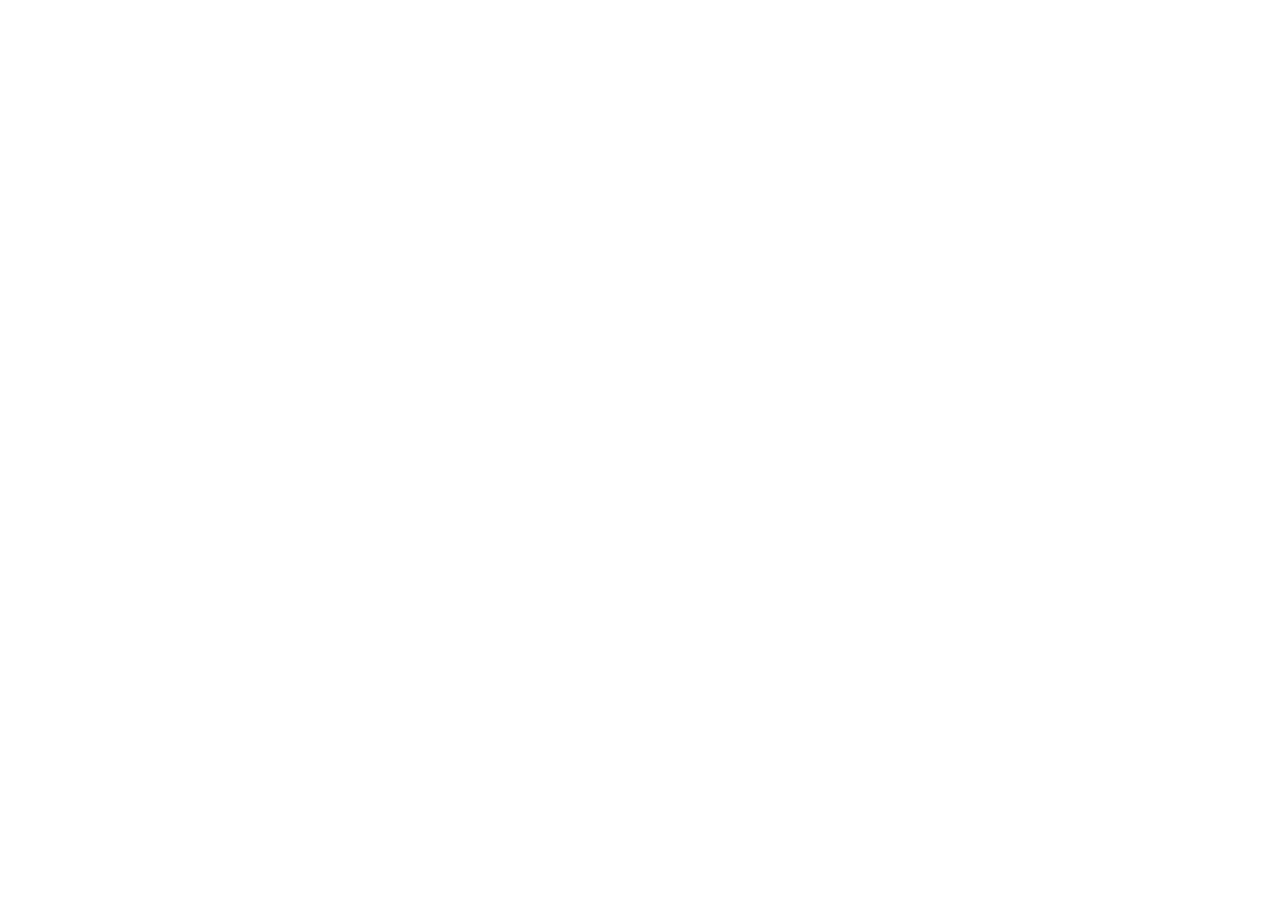
==== index.html @ 88f19c35 "Create files" ====
<!DOCTYPE html>
<html lang="ru">
<head>
    <meta charset="UTF-8">
    <meta name="viewport" content="width=device-width, initial-scale=1.0">
    <title>Sitee</title>
</head>
<body>
    
</body>
</html>
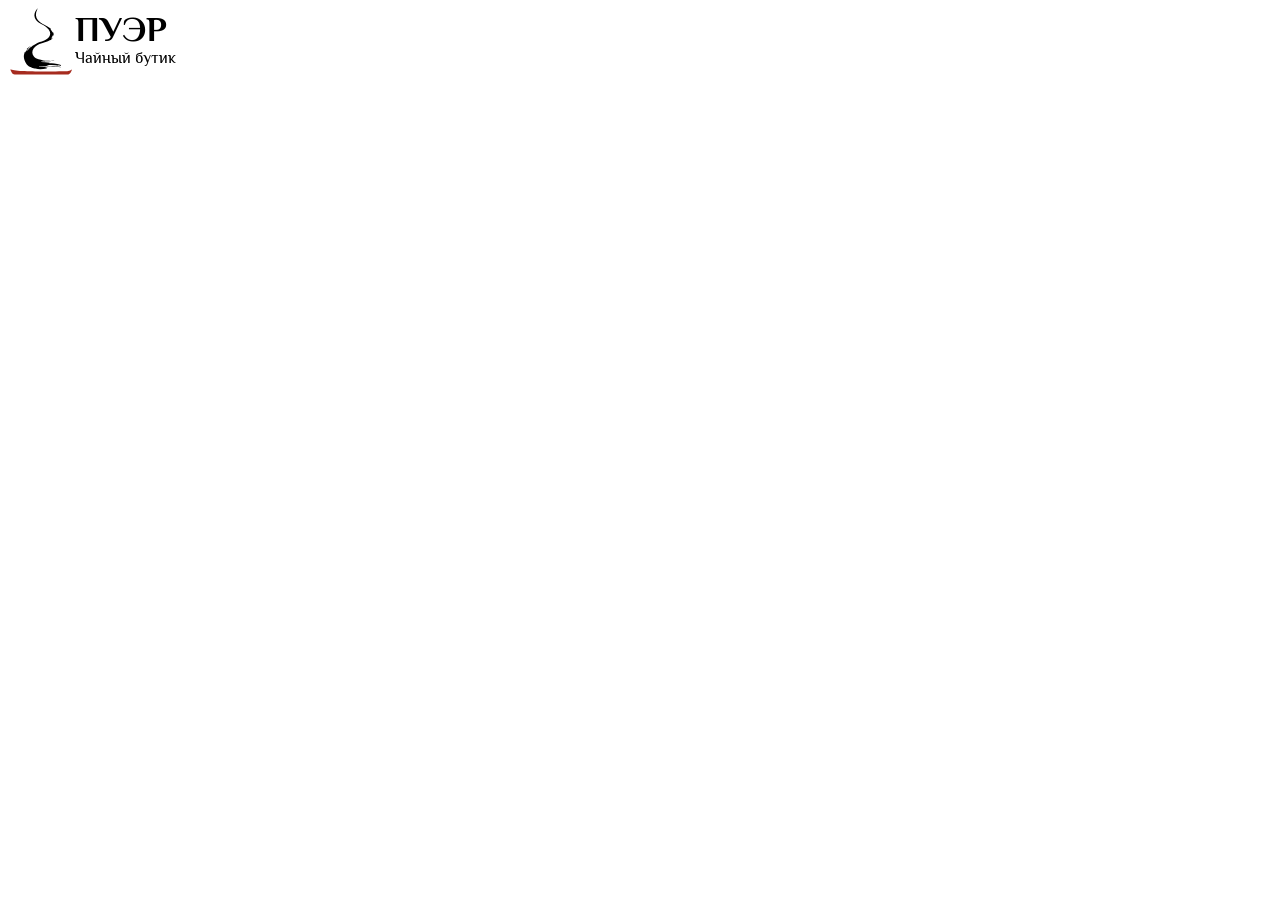
==== commit 9d6eb2d5: "add logo & favicone" ====
--- a/index.html
+++ b/index.html
@@ -3,9 +3,18 @@
 <head>
     <meta charset="UTF-8">
     <meta name="viewport" content="width=device-width, initial-scale=1.0">
+    <link rel="shortcut icon" href="./images/favicone.svg" type="image/x-icon">
+    <link rel="stylesheet" href="style.css">
     <title>Sitee</title>
 </head>
 <body>
-    
+    <header>
+        <div class="logo">
+            <img src="./images/favicone.svg" alt="logo">
+            <div class="text-puer"><p><span>ПУЭР</span></p>
+                <p>Чайный бутик</p>
+            </div>
+        </div>
+    </header>
 </body>
 </html>
--- a/style.css
+++ b/style.css
@@ -0,0 +1,29 @@
+*{
+    scroll-behavior: smooth;
+    font-family: "El Messiri",sans-serif;
+}
+
+@font-face {
+    font-family: El Messiri;
+    src: url(./fonts/ElMessiri.ttf);
+}
+
+.logo{
+    display: flex;
+    align-items: center;
+}
+.logo p span{
+    font-size: 36px;
+    font-weight: 900;
+    line-height: 1;
+} 
+.logo p{
+    font-size: 16.2px;
+    margin: 0px;
+    line-height: 1;
+
+}
+.logo img{
+    width: 67px;
+    height: 67px;
+}
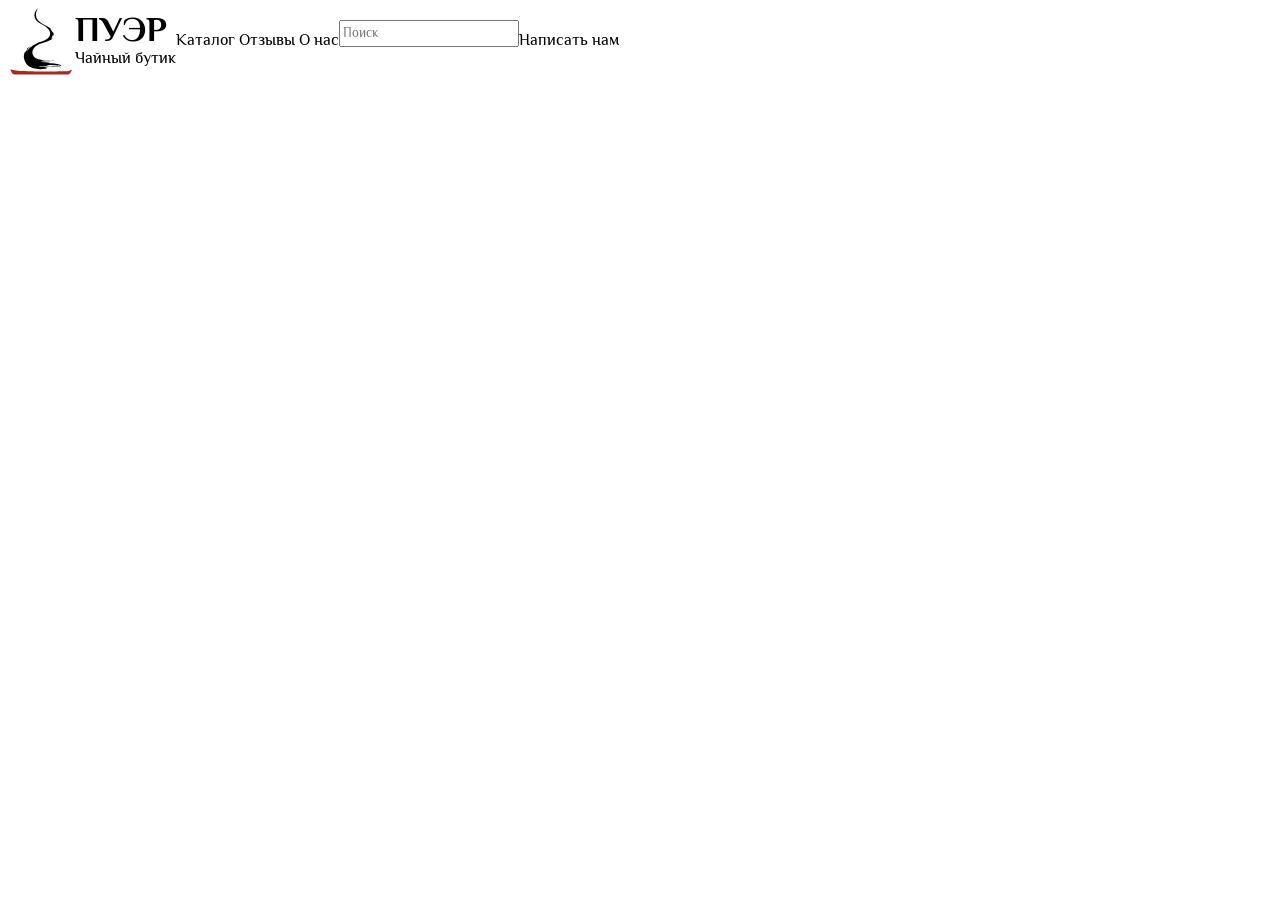
==== commit 7af21b11: "header finish" ====
--- a/index.html
+++ b/index.html
@@ -14,6 +14,19 @@
             <div class="text-puer"><p><span>ПУЭР</span></p>
                 <p>Чайный бутик</p>
             </div>
+
+            <nav>
+                <a href="">Каталог</a>
+                <a href="">Отзывы</a>
+                <a href="">О нас</a>
+            </nav>
+            
+            <form role="search">
+                <input id="q" type="search" placeholder="Поиск" autocomplete="off">
+                <ul id="results"></ul>
+            </form>
+
+            <a href="#">Написать нам</a>
         </div>
     </header>
 </body>
--- a/style.css
+++ b/style.css
@@ -1,6 +1,12 @@
 *{
     scroll-behavior: smooth;
     font-family: "El Messiri",sans-serif;
+    text-decoration: none;
+    box-sizing: border-box;
+}
+
+a{
+    color: black;
 }
 
 @font-face {
@@ -27,3 +33,5 @@
     width: 67px;
     height: 67px;
 }
+
+
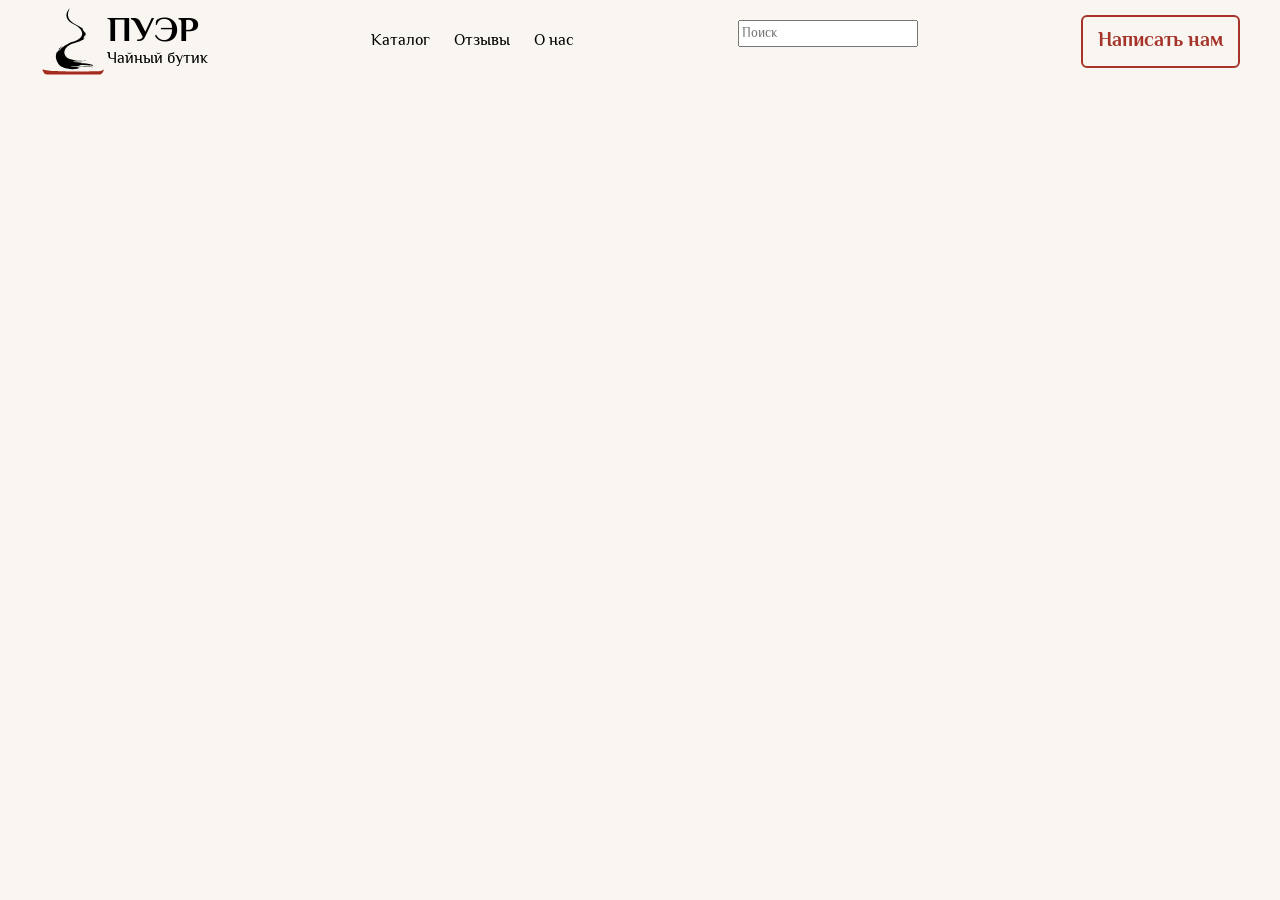
==== commit 04e9f633: "html header complete" ====
--- a/index.html
+++ b/index.html
@@ -1,5 +1,6 @@
 <!DOCTYPE html>
 <html lang="ru">
+
 <head>
     <meta charset="UTF-8">
     <meta name="viewport" content="width=device-width, initial-scale=1.0">
@@ -7,27 +8,32 @@
     <link rel="stylesheet" href="style.css">
     <title>Sitee</title>
 </head>
+
 <body>
-    <header>
-        <div class="logo">
-            <img src="./images/favicone.svg" alt="logo">
-            <div class="text-puer"><p><span>ПУЭР</span></p>
-                <p>Чайный бутик</p>
+    <header class="container">
+        <div class="head">
+            <div class="logo">
+                <img src="./images/favicone.svg" alt="logo">
+                <div class="text-puer">
+                    <p><span>ПУЭР</span></p>
+                    <p>Чайный бутик</p>
+                </div>
             </div>
-
             <nav>
                 <a href="">Каталог</a>
                 <a href="">Отзывы</a>
                 <a href="">О нас</a>
             </nav>
-            
+
             <form role="search">
                 <input id="q" type="search" placeholder="Поиск" autocomplete="off">
                 <ul id="results"></ul>
             </form>
 
-            <a href="#">Написать нам</a>
+            <a class="button" href="#">Написать нам</a>
         </div>
     </header>
+
 </body>
+
 </html>
--- a/style.css
+++ b/style.css
@@ -3,6 +3,22 @@
     font-family: "El Messiri",sans-serif;
     text-decoration: none;
     box-sizing: border-box;
+}
+body{
+background-color: #F9F6F2;
+}
+
+.container{
+    max-width: 1200px;
+    margin: 0 auto;
+}
+.button{
+    font-size: 20px;
+    font-weight:bolder;
+    color: #A6342B;
+    border: 2px solid #A6342B;
+    border-radius: 6px;
+    padding: 9px 15px;   
 }
 
 a{
@@ -12,6 +28,25 @@
 @font-face {
     font-family: El Messiri;
     src: url(./fonts/ElMessiri.ttf);
+}
+
+.head{
+    display: flex;
+    justify-content: space-between;
+    align-items: center;
+}
+.head .button{
+    font-size: 20px;
+    font-weight:bolder;
+    color: #A6342B;
+    border: 2px solid #A6342B;
+    border-radius: 6px;
+    padding: 9px 15px;   
+}
+
+.head nav{
+    display: flex;
+    gap: 24px;
 }
 
 .logo{
@@ -33,5 +68,3 @@
     width: 67px;
     height: 67px;
 }
-
-
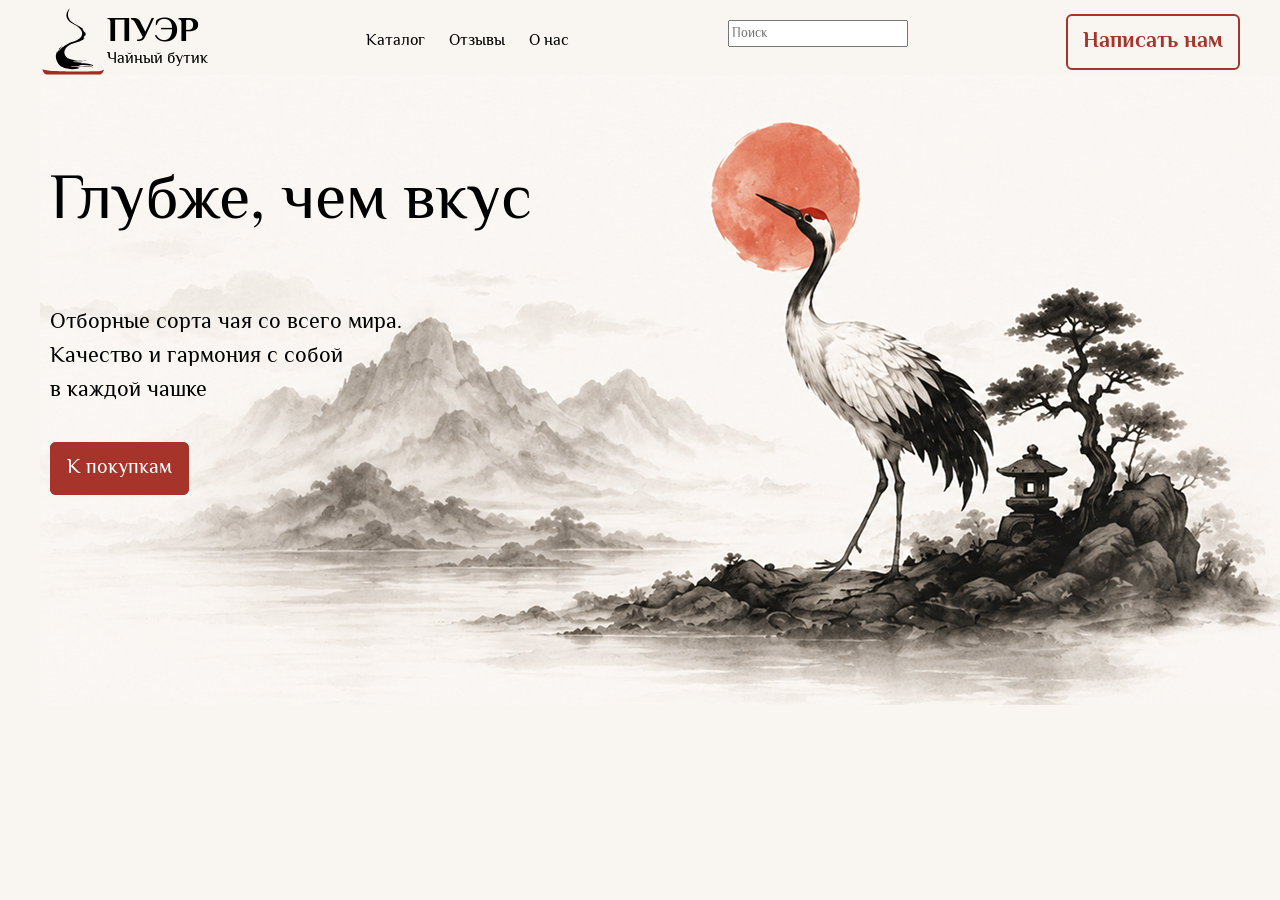
==== commit 6a253bdc: "info-section complete!!!" ====
--- a/index.html
+++ b/index.html
@@ -34,6 +34,14 @@
         </div>
     </header>
 
+    <section class="info container">
+        <div class="info-bacground">
+            <h1>Глубже, чем вкус</h1>
+
+            <p>Отборные сорта чая со всего мира. <br>Качество и гармония с собой<br>в каждой чашке</p>
+            <a class="button" href="">К покупкам</a>
+        </div>
+    </section>
 </body>
 
 </html>
--- a/style.css
+++ b/style.css
@@ -36,7 +36,7 @@
     align-items: center;
 }
 .head .button{
-    font-size: 20px;
+    font-size: 22px;
     font-weight:bolder;
     color: #A6342B;
     border: 2px solid #A6342B;
@@ -68,3 +68,24 @@
     width: 67px;
     height: 67px;
 }
+
+
+.info-bacground{
+    width: 1242px;
+    height: 630px;
+    background-image: url(./images/ingo-bacgrounf.jpg);
+    padding: 25px 10px;
+}
+.info-bacground h1{
+    font-size: 64px;
+    font-weight: 400;
+}
+.info-bacground p{
+    font-size: 22px;
+    margin-bottom: 45px;
+}
+.info-bacground a{ 
+    font-weight: 300;
+    color: white;
+    background-color: #A6342B;
+}
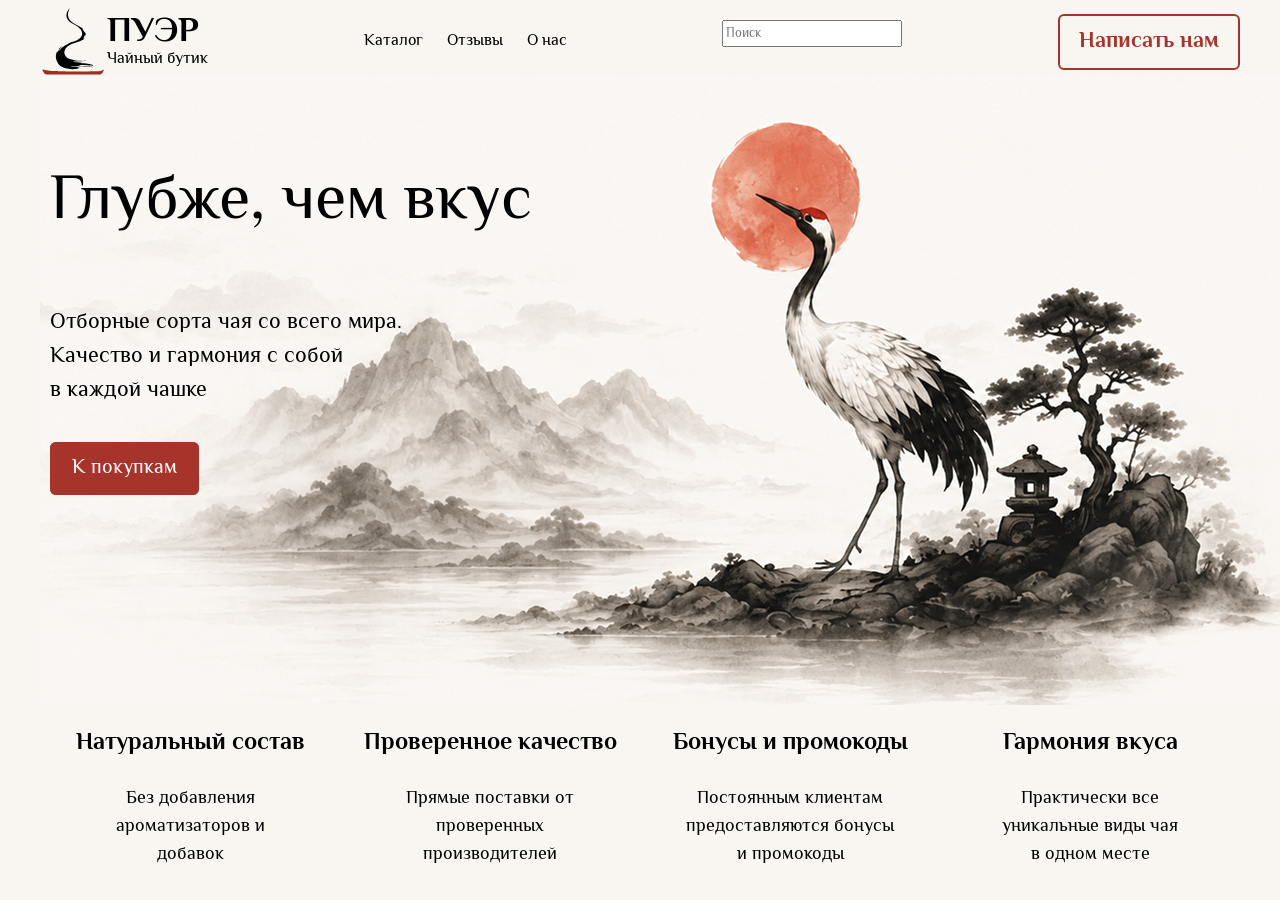
==== commit a45530c9: "new update" ====
--- a/index.html
+++ b/index.html
@@ -11,7 +11,7 @@
 
 <body>
     <header class="container">
-        <div class="head">
+        <div class="header">
             <div class="logo">
                 <img src="./images/favicone.svg" alt="logo">
                 <div class="text-puer">
@@ -42,6 +42,26 @@
             <a class="button" href="">К покупкам</a>
         </div>
     </section>
+    <section class="container">
+        <div class="advantages">
+            <div class="block">
+                <h2>Натуральный состав</h2>
+                <p>Без добавления ароматизаторов и добавок</p>
+            </div>
+            <div class="block">
+                <h2>Проверенное качество</h2>
+                <p>Прямые поставки от проверенных производителей</p>
+            </div>
+            <div class="block">
+                <h2>Бонусы и промокоды</h2>
+                <p>Постоянным клиентам предоставляются бонусы и промокоды</p>
+            </div>
+            <div class="block">
+                <h2>Гармония вкуса</h2>
+                <p>Практически все уникальные виды чая<br> в одном месте</p>
+            </div>
+        </div>
+    </section>
 </body>
 
 </html>
--- a/style.css
+++ b/style.css
@@ -6,6 +6,10 @@
 }
 body{
 background-color: #F9F6F2;
+}
+
+.montserrat{
+    font-family: "Montserrat", sans-serif;
 }
 
 .container{
@@ -18,33 +22,41 @@
     color: #A6342B;
     border: 2px solid #A6342B;
     border-radius: 6px;
-    padding: 9px 15px;   
+    padding: 9px 20px;   
 }
 
 a{
     color: black;
 }
 
+p{
+    letter-spacing: 5%;
+}
+
 @font-face {
     font-family: El Messiri;
     src: url(./fonts/ElMessiri.ttf);
 }
+@font-face {
+    font-family: Montserrat;
+    src: url(./fonts/Montserrat-VariableFont_wght.ttf);
+}
 
-.head{
+.header{
     display: flex;
     justify-content: space-between;
     align-items: center;
 }
-.head .button{
+.header .button{
     font-size: 22px;
     font-weight:bolder;
     color: #A6342B;
     border: 2px solid #A6342B;
     border-radius: 6px;
-    padding: 9px 15px;   
+    padding: 9px 19px;   
 }
 
-.head nav{
+.header nav{
     display: flex;
     gap: 24px;
 }
@@ -77,6 +89,7 @@
     padding: 25px 10px;
 }
 .info-bacground h1{
+    letter-spacing: 6.7%;
     font-size: 64px;
     font-weight: 400;
 }
@@ -88,4 +101,26 @@
     font-weight: 300;
     color: white;
     background-color: #A6342B;
+}
+
+
+
+.advantages{
+    display: flex;
+}
+.advantages .block{
+    width: 300px;
+    display: flex;
+    flex-direction: column;
+    align-items: center;
+}
+.advantages p{
+    font-size: 18px;
+    color: #000000;
+    width: 220px;
+    text-align: center;
+}
+
+.advantages h2{
+    margin-bottom: 5px;
 }
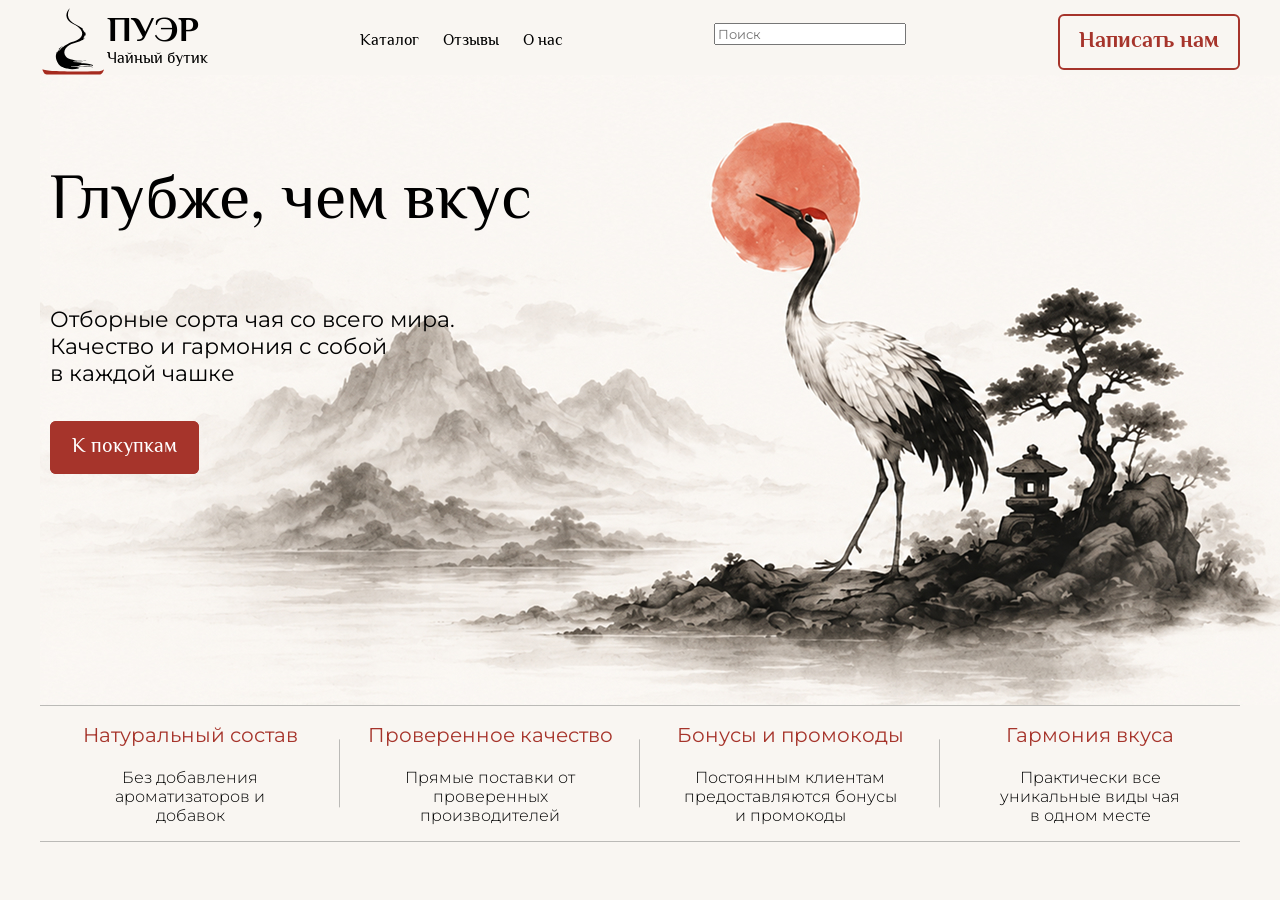
==== commit 304f1417: "advanteges complete" ====
--- a/index.html
+++ b/index.html
@@ -15,14 +15,14 @@
             <div class="logo">
                 <img src="./images/favicone.svg" alt="logo">
                 <div class="text-puer">
-                    <p><span>ПУЭР</span></p>
-                    <p>Чайный бутик</p>
+                    <p><span class="el-messiri">ПУЭР</span></p>
+                    <p class="el-messiri">Чайный бутик</p>
                 </div>
             </div>
             <nav>
-                <a href="">Каталог</a>
-                <a href="">Отзывы</a>
-                <a href="">О нас</a>
+                <a class="el-messiri" href="">Каталог</a>
+                <a class="el-messiri" href="">Отзывы</a>
+                <a class="el-messiri" href="">О нас</a>
             </nav>
 
             <form role="search">
@@ -30,16 +30,16 @@
                 <ul id="results"></ul>
             </form>
 
-            <a class="button" href="#">Написать нам</a>
+            <a class="button el-messiri" href="#">Написать нам</a>
         </div>
     </header>
 
     <section class="info container">
         <div class="info-bacground">
-            <h1>Глубже, чем вкус</h1>
+            <h1 class="el-messiri">Глубже, чем вкус</h1>
 
             <p>Отборные сорта чая со всего мира. <br>Качество и гармония с собой<br>в каждой чашке</p>
-            <a class="button" href="">К покупкам</a>
+            <a class="button el-messiri" href="">К покупкам</a>
         </div>
     </section>
     <section class="container">
--- a/style.css
+++ b/style.css
@@ -1,35 +1,37 @@
-*{
+* {
     scroll-behavior: smooth;
-    font-family: "El Messiri",sans-serif;
+    font-family: "Montserrat", sans-serif;
     text-decoration: none;
     box-sizing: border-box;
 }
-body{
-background-color: #F9F6F2;
+
+body {
+    background-color: #F9F6F2;
 }
 
-.montserrat{
-    font-family: "Montserrat", sans-serif;
+.el-messiri {
+    font-family: "El Messiri", sans-serif;
 }
 
-.container{
+.container {
     max-width: 1200px;
     margin: 0 auto;
 }
-.button{
+
+.button {
     font-size: 20px;
-    font-weight:bolder;
+    font-weight: bolder;
     color: #A6342B;
     border: 2px solid #A6342B;
     border-radius: 6px;
-    padding: 9px 20px;   
+    padding: 9px 20px;
 }
 
-a{
+a {
     color: black;
 }
 
-p{
+p {
     letter-spacing: 5%;
 }
 
@@ -37,67 +39,75 @@
     font-family: El Messiri;
     src: url(./fonts/ElMessiri.ttf);
 }
+
 @font-face {
     font-family: Montserrat;
     src: url(./fonts/Montserrat-VariableFont_wght.ttf);
 }
 
-.header{
+.header {
     display: flex;
     justify-content: space-between;
     align-items: center;
 }
-.header .button{
+
+.header .button {
     font-size: 22px;
-    font-weight:bolder;
+    font-weight: bolder;
     color: #A6342B;
     border: 2px solid #A6342B;
     border-radius: 6px;
-    padding: 9px 19px;   
+    padding: 9px 19px;
 }
 
-.header nav{
+.header nav {
     display: flex;
     gap: 24px;
 }
 
-.logo{
+.logo {
     display: flex;
     align-items: center;
 }
-.logo p span{
+
+.logo p span {
     font-size: 36px;
     font-weight: 900;
     line-height: 1;
-} 
-.logo p{
+}
+
+.logo p {
     font-size: 16.2px;
     margin: 0px;
     line-height: 1;
 
 }
-.logo img{
+
+.logo img {
     width: 67px;
     height: 67px;
 }
 
 
-.info-bacground{
+.info-bacground {
     width: 1242px;
     height: 630px;
     background-image: url(./images/ingo-bacgrounf.jpg);
     padding: 25px 10px;
 }
-.info-bacground h1{
+
+.info-bacground h1 {
     letter-spacing: 6.7%;
     font-size: 64px;
     font-weight: 400;
 }
-.info-bacground p{
+
+.info-bacground p {
     font-size: 22px;
     margin-bottom: 45px;
 }
-.info-bacground a{ 
+
+.info-bacground a {
     font-weight: 300;
     color: white;
     background-color: #A6342B;
@@ -105,22 +115,45 @@
 
 
 
-.advantages{
+.advantages {
     display: flex;
 }
-.advantages .block{
+
+.advantages .block {
     width: 300px;
     display: flex;
     flex-direction: column;
     align-items: center;
 }
-.advantages p{
-    font-size: 18px;
+
+.advantages p {
+    font-size: 16px;
     color: #000000;
     width: 220px;
     text-align: center;
+    font-weight: 300;
 }
 
-.advantages h2{
+.advantages h2 {
+    color: #A6342B;
     margin-bottom: 5px;
+    font-size: 20px;
+    font-weight: 400;
+}
+
+
+.block {
+    position: relative;
+    border-block: 1px solid #BBBAB7;
+}
+
+.block:not(:last-child)::after {
+    content: "";
+    position: absolute;
+    width: 1px;
+    height: 50%;
+    top: 50%;
+    right: 0;
+    transform: translateY(-50%);
+    background: #BBBAB7;
 }
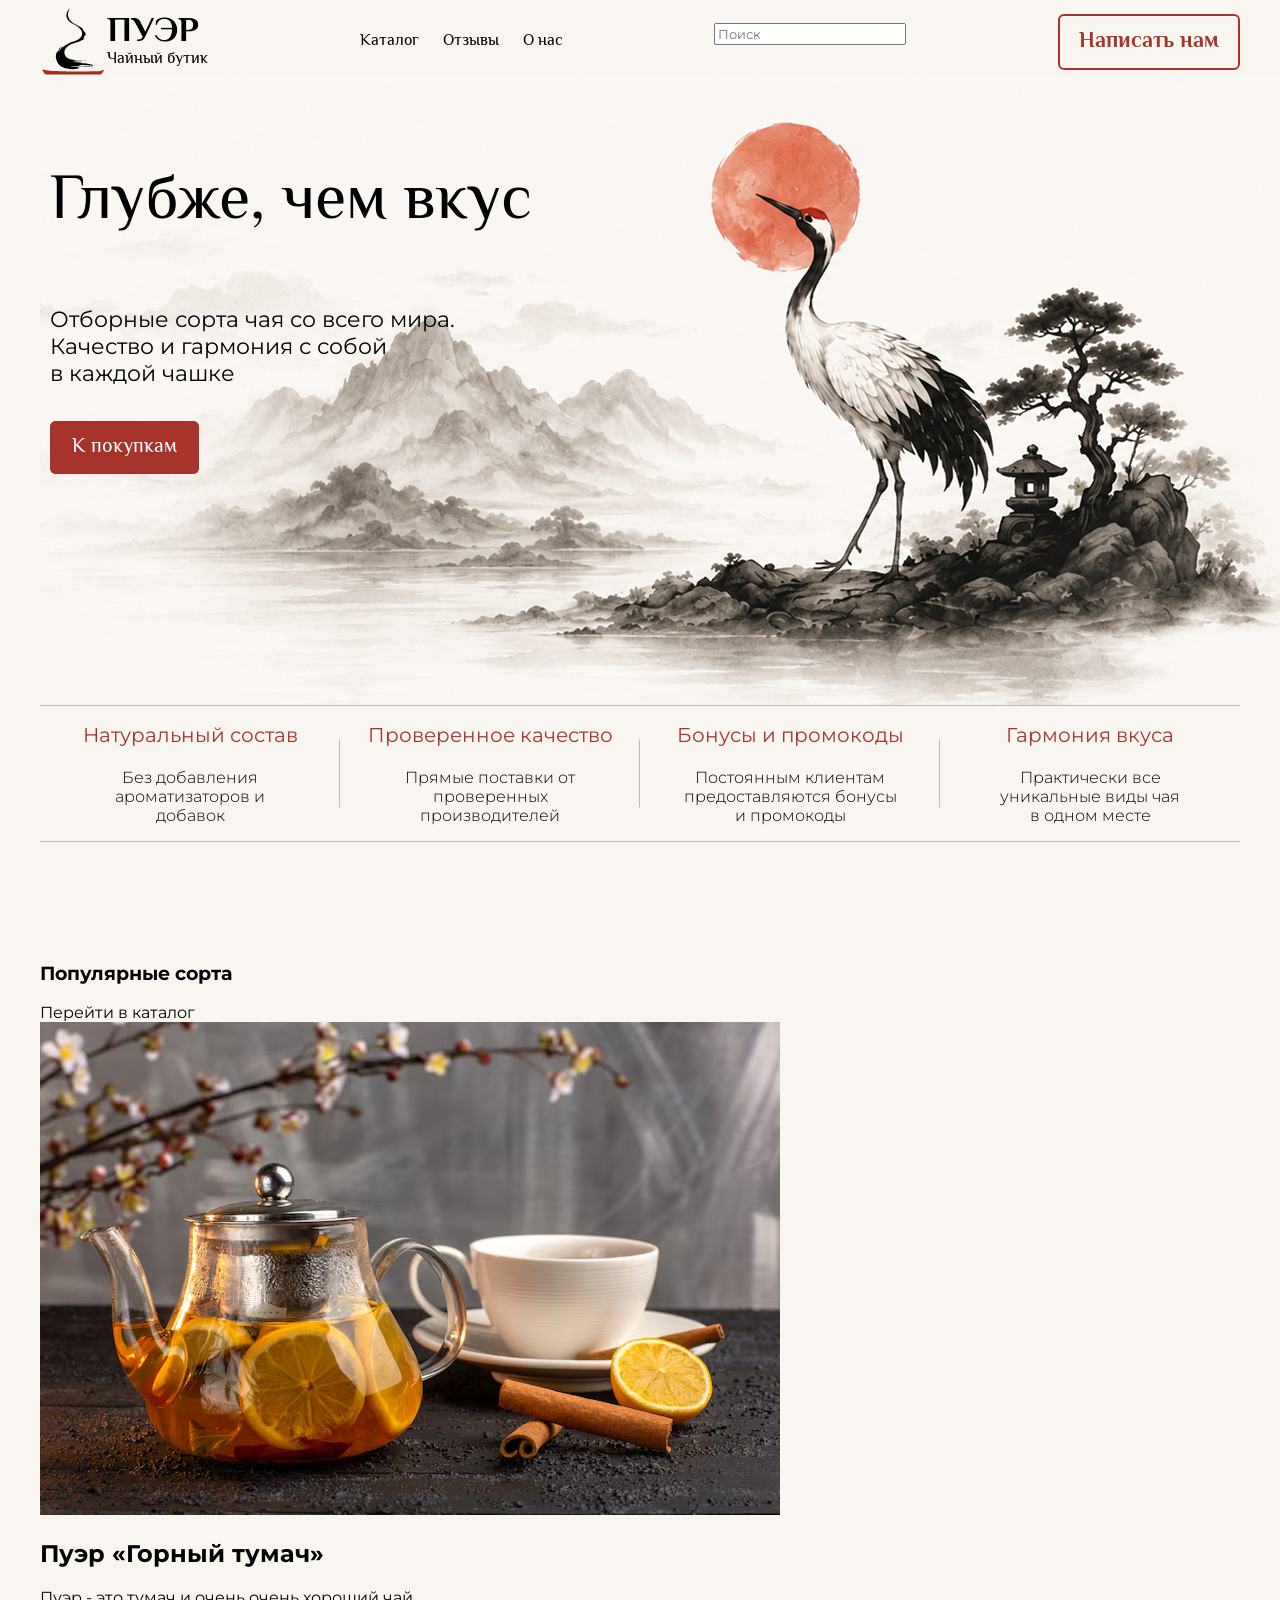
==== commit b9e0d6a5: "update" ====
--- a/index.html
+++ b/index.html
@@ -10,6 +10,8 @@
 </head>
 
 <body>
+
+
     <header class="container">
         <div class="header">
             <div class="logo">
@@ -34,6 +36,7 @@
         </div>
     </header>
 
+
     <section class="info container">
         <div class="info-bacground">
             <h1 class="el-messiri">Глубже, чем вкус</h1>
@@ -42,8 +45,10 @@
             <a class="button el-messiri" href="">К покупкам</a>
         </div>
     </section>
+
+
     <section class="container">
-        <div class="advantages">
+        <div class="advantages mby-120">
             <div class="block">
                 <h2>Натуральный состав</h2>
                 <p>Без добавления ароматизаторов и добавок</p>
@@ -62,6 +67,30 @@
             </div>
         </div>
     </section>
+
+
+    <section class="container">
+        <div class="catalog">
+            <div class="catalog-header">
+                <h3 class="headline">Популярные сорта</h3>
+                <a href="">Перейти в каталог</a>
+            </div>
+
+            <div class="cards">
+
+                <div class="card">
+                    <img src="images/tea.avif" alt="">
+                    <h2>Пуэр «Горный тумач»</h2>
+                    <p>Пуэр - это тумач и очень очень хорощий чай</p>
+
+                    
+                </div>
+            
+            </div>
+        </div>
+    </section>
+
+
 </body>
 
 </html>
--- a/style.css
+++ b/style.css
@@ -3,6 +3,10 @@
     font-family: "Montserrat", sans-serif;
     text-decoration: none;
     box-sizing: border-box;
+}
+
+.mby-120{
+    margin-bottom: 120px;
 }
 
 body {
@@ -33,6 +37,10 @@
 
 p {
     letter-spacing: 5%;
+}
+
+.headline{
+    
 }
 
 @font-face {
@@ -156,4 +164,4 @@
     right: 0;
     transform: translateY(-50%);
     background: #BBBAB7;
-}+}
